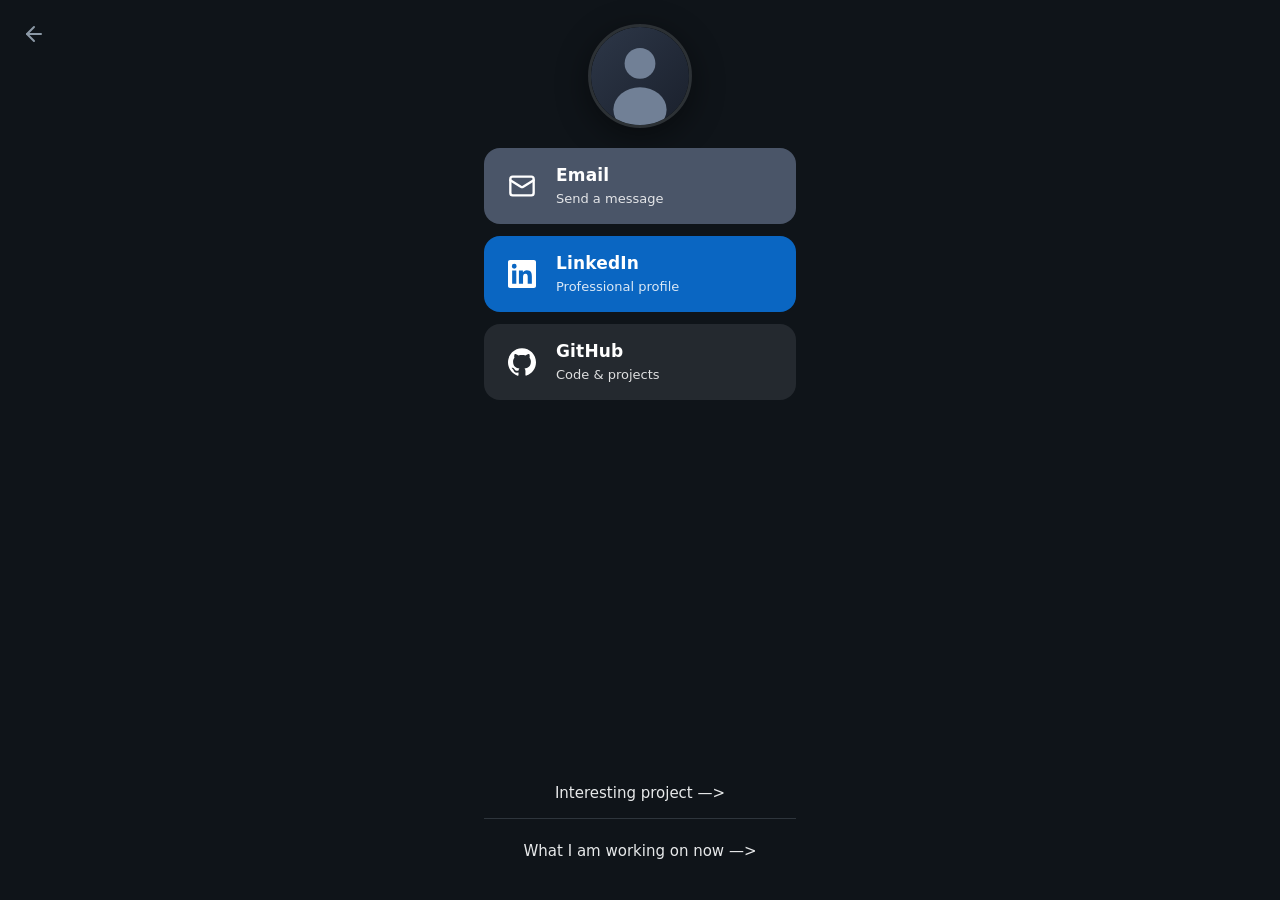
==== mobile_landing/index.html @ 99425a63 "Initial Mobile Landing Page" ====
<!DOCTYPE html>
<html lang="en">
<head>
  <meta charset="UTF-8">
  <meta name="viewport" content="width=device-width, initial-scale=1.0, viewport-fit=cover">
  <meta name="description" content="Aaron — professional site">
  <meta name="theme-color" content="#0f1419">
  <title>Aaron</title>
  <link rel="stylesheet" href="styles.css">
</head>
<body>
  <a class="to-main" href="../" aria-label="To main page">
    <svg viewBox="0 0 24 24" fill="none" stroke="currentColor" stroke-width="2" stroke-linecap="round" stroke-linejoin="round" aria-hidden="true">
      <path d="M19 12H5"/>
      <path d="m12 19-7-7 7-7"/>
    </svg>
  </a>
  <main class="landing">
  <!-- Profile: replace assets/images/profile.jpg with your photo (square works best) -->
    <img
      class="profile-photo"
      src="../assets/images/profile.jpg"
      alt="Aaron"
      width="140"
      height="140"
      onerror="this.onerror=null;this.src='../assets/images/profile-placeholder.svg';"
    >

    <nav class="external-links" aria-label="Contact and profiles">
      <a class="link-card link-card--email" href="mailto:aj2snide@uwaterloo.ca">
        <span class="link-card__icon" aria-hidden="true">
          <svg viewBox="0 0 24 24" fill="none" stroke="currentColor" stroke-width="2" stroke-linecap="round" stroke-linejoin="round">
            <rect x="2" y="4" width="20" height="16" rx="2"/>
            <path d="m22 7-8.97 5.7a1.94 1.94 0 0 1-2.06 0L2 7"/>
          </svg>
        </span>
        <span class="link-card__label">Email</span>
        <span class="link-card__hint">Send a message</span>
      </a>

      <a class="link-card link-card--linkedin" href="https://www.linkedin.com/in/aaronsnider1939/" target="_blank" rel="noopener noreferrer">
        <span class="link-card__icon" aria-hidden="true">
          <svg viewBox="0 0 24 24" fill="currentColor">
            <path d="M20.447 20.452h-3.554v-5.569c0-1.328-.027-3.037-1.852-3.037-1.853 0-2.136 1.445-2.136 2.939v5.667H9.351V9h3.414v1.561h.046c.477-.9 1.637-1.85 3.37-1.85 3.601 0 4.267 2.37 4.267 5.455v6.286zM5.337 7.433a2.062 2.062 0 0 1-2.063-2.065 2.064 2.064 0 1 1 2.063 2.065zm1.782 13.019H3.555V9h3.564v11.452zM22.225 0H1.771C.792 0 0 .774 0 1.729v20.542C0 23.227.792 24 1.771 24h20.451C23.2 24 24 23.227 24 22.271V1.729C24 .774 23.2 0 22.222 0h.003z"/>
          </svg>
        </span>
        <span class="link-card__label">LinkedIn</span>
        <span class="link-card__hint">Professional profile</span>
      </a>

      <a class="link-card link-card--github" href="https://github.com/aarosnid" target="_blank" rel="noopener noreferrer">
        <span class="link-card__icon" aria-hidden="true">
          <svg viewBox="0 0 24 24" fill="currentColor">
            <path d="M12 .297c-6.63 0-12 5.373-12 12 0 5.303 3.438 9.8 8.205 11.385.6.113.82-.258.82-.577 0-.285-.01-1.04-.015-2.04-3.338.724-4.042-1.61-4.042-1.61C4.422 18.07 3.633 17.7 3.633 17.7c-1.087-.744.084-.729.084-.729 1.205.084 1.838 1.236 1.838 1.236 1.07 1.835 2.809 1.305 3.495.998.108-.776.417-1.305.76-1.605-2.665-.3-5.466-1.332-5.466-5.93 0-1.31.465-2.38 1.235-3.22-.135-.303-.54-1.523.105-3.176 0 0 1.005-.322 3.3 1.23.96-.267 1.98-.399 3-.405 1.02.006 2.04.138 3 .405 2.28-1.552 3.285-1.23 3.285-1.23.645 1.653.24 2.873.12 3.176.765.84 1.23 1.91 1.23 3.22 0 4.61-2.805 5.625-5.475 5.92.42.36.81 1.096.81 2.22 0 1.606-.015 2.896-.015 3.286 0 .315.21.69.825.57C20.565 22.092 24 17.592 24 12.297c0-6.627-5.373-12-12-12"/>
          </svg>
        </span>
        <span class="link-card__label">GitHub</span>
        <span class="link-card__hint">Code & projects</span>
      </a>
    </nav>

    <nav class="site-links" aria-label="On this site">
      <a class="site-link" href="interesting-project/">Interesting project —></a>
      <a class="site-link" href="working-on/">What I am working on now —></a>
    </nav>
  </main>
</body>
</html>
---- mobile_landing/styles.css ----
*,
*::before,
*::after {
  box-sizing: border-box;
}

:root {
  --bg: #0f1419;
  --text: #e7e9ea;
  --text-muted: #8b98a5;
  --card-radius: 16px;
  --page-padding: 1.25rem;
  --email-bg: #4a5568;
  --email-bg-active: #5d6b7d;
  --linkedin: #0a66c2;
  --linkedin-active: #0958a8;
  --github: #24292f;
  --github-active: #1a1f24;
}

html {
  -webkit-text-size-adjust: 100%;
}

body {
  margin: 0;
  min-height: 100dvh;
  font-family: system-ui, -apple-system, "Segoe UI", Roboto, Helvetica, Arial, sans-serif;
  background: var(--bg);
  color: var(--text);
  line-height: 1.4;
}

.to-main {
  position: fixed;
  top: max(env(safe-area-inset-top), 0.75rem);
  left: max(env(safe-area-inset-left), 0.75rem);
  z-index: 10;
  display: flex;
  align-items: center;
  justify-content: center;
  width: 2.75rem;
  height: 2.75rem;
  color: var(--text-muted);
  text-decoration: none;
  border-radius: 50%;
  transition: color 0.15s ease, background 0.15s ease;
  -webkit-tap-highlight-color: transparent;
}

.to-main svg {
  width: 1.5rem;
  height: 1.5rem;
}

.to-main:hover,
.to-main:active {
  color: var(--text);
  background: rgba(255, 255, 255, 0.08);
}

.landing {
  display: flex;
  flex-direction: column;
  align-items: center;
  max-width: 22rem;
  margin: 0 auto;
  padding: max(env(safe-area-inset-top), 2rem) var(--page-padding) max(env(safe-area-inset-bottom), 2rem);
  min-height: 100dvh;
}

.profile-photo {
  width: 8.75rem;
  height: 8.75rem;
  border-radius: 50%;
  object-fit: cover;
  border: 3px solid rgba(255, 255, 255, 0.12);
  box-shadow: 0 8px 32px rgba(0, 0, 0, 0.45);
  margin-bottom: 2rem;
  flex-shrink: 0;
}

.external-links {
  display: flex;
  flex-direction: column;
  gap: 0.75rem;
  width: 100%;
  margin-bottom: 2rem;
}

.link-card {
  display: grid;
  grid-template-columns: auto 1fr;
  grid-template-rows: auto auto;
  column-gap: 0.875rem;
  row-gap: 0.125rem;
  align-items: center;
  width: 100%;
  padding: 1rem 1.125rem;
  border-radius: var(--card-radius);
  text-decoration: none;
  color: #fff;
  transition: transform 0.15s ease, filter 0.15s ease;
  -webkit-tap-highlight-color: transparent;
}

.link-card:active {
  transform: scale(0.98);
}

.link-card__icon {
  grid-row: 1 / 3;
  display: flex;
  align-items: center;
  justify-content: center;
  width: 2.5rem;
  height: 2.5rem;
}

.link-card__icon svg {
  width: 1.75rem;
  height: 1.75rem;
}

.link-card__label {
  font-size: 1.0625rem;
  font-weight: 600;
  letter-spacing: 0.01em;
}

.link-card__hint {
  font-size: 0.8125rem;
  opacity: 0.85;
}

.link-card--email {
  background: var(--email-bg);
}

.link-card--email:active {
  background: var(--email-bg-active);
}

.link-card--linkedin {
  background: var(--linkedin);
}

.link-card--linkedin:active {
  background: var(--linkedin-active);
}

.link-card--github {
  background: var(--github);
}

.link-card--github:active {
  background: var(--github-active);
}

.site-links {
  display: flex;
  flex-direction: column;
  gap: 0.5rem;
  width: 100%;
  margin-top: auto;
  padding-top: 0.5rem;
}

.site-link {
  display: block;
  padding: 0.875rem 0;
  text-align: center;
  font-size: 0.9375rem;
  font-weight: 500;
  color: var(--text);
  text-decoration: none;
  border-bottom: 1px solid rgba(139, 152, 165, 0.25);
  transition: color 0.15s ease;
  -webkit-tap-highlight-color: transparent;
}

.site-link:last-child {
  border-bottom: none;
}

.site-link:active,
.site-link:hover {
  color: #1d9bf0;
}

@media (min-width: 480px) and (orientation: landscape) {
  .landing {
    padding-top: 1.5rem;
    padding-bottom: 1.5rem;
  }

  .profile-photo {
    width: 6.5rem;
    height: 6.5rem;
    margin-bottom: 1.25rem;
  }
}
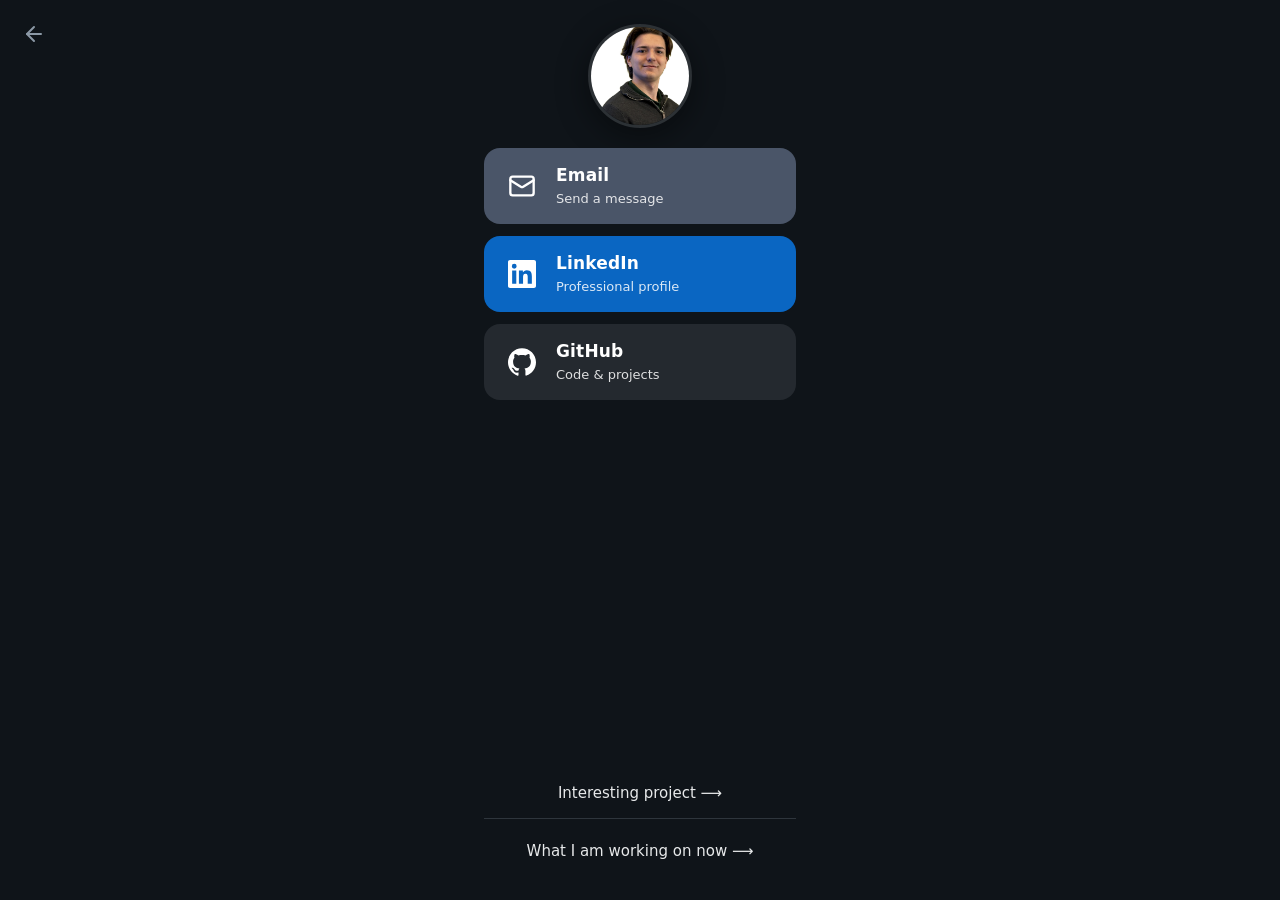
==== commit 4dac5638: "Add Projects Page and Etch-A-Sketch Project" ====
--- a/mobile_landing/index.html
+++ b/mobile_landing/index.html
@@ -16,10 +16,9 @@
     </svg>
   </a>
   <main class="landing">
-  <!-- Profile: replace assets/images/profile.jpg with your photo (square works best) -->
     <img
       class="profile-photo"
-      src="../assets/images/profile.jpg"
+      src="../assets/images/profile-picture.jpg"
       alt="Aaron"
       width="140"
       height="140"
@@ -60,8 +59,8 @@
     </nav>
 
     <nav class="site-links" aria-label="On this site">
-      <a class="site-link" href="interesting-project/">Interesting project —></a>
-      <a class="site-link" href="working-on/">What I am working on now —></a>
+      <a class="site-link" href="../projects/digital-etch-a-sketch/">Interesting project ⟶</a>
+      <a class="site-link" href="https://github.com/AaroSnid/connect4-business-card" target="_blank" rel="noopener noreferrer">What I am working on now ⟶</a>
     </nav>
   </main>
 </body>
